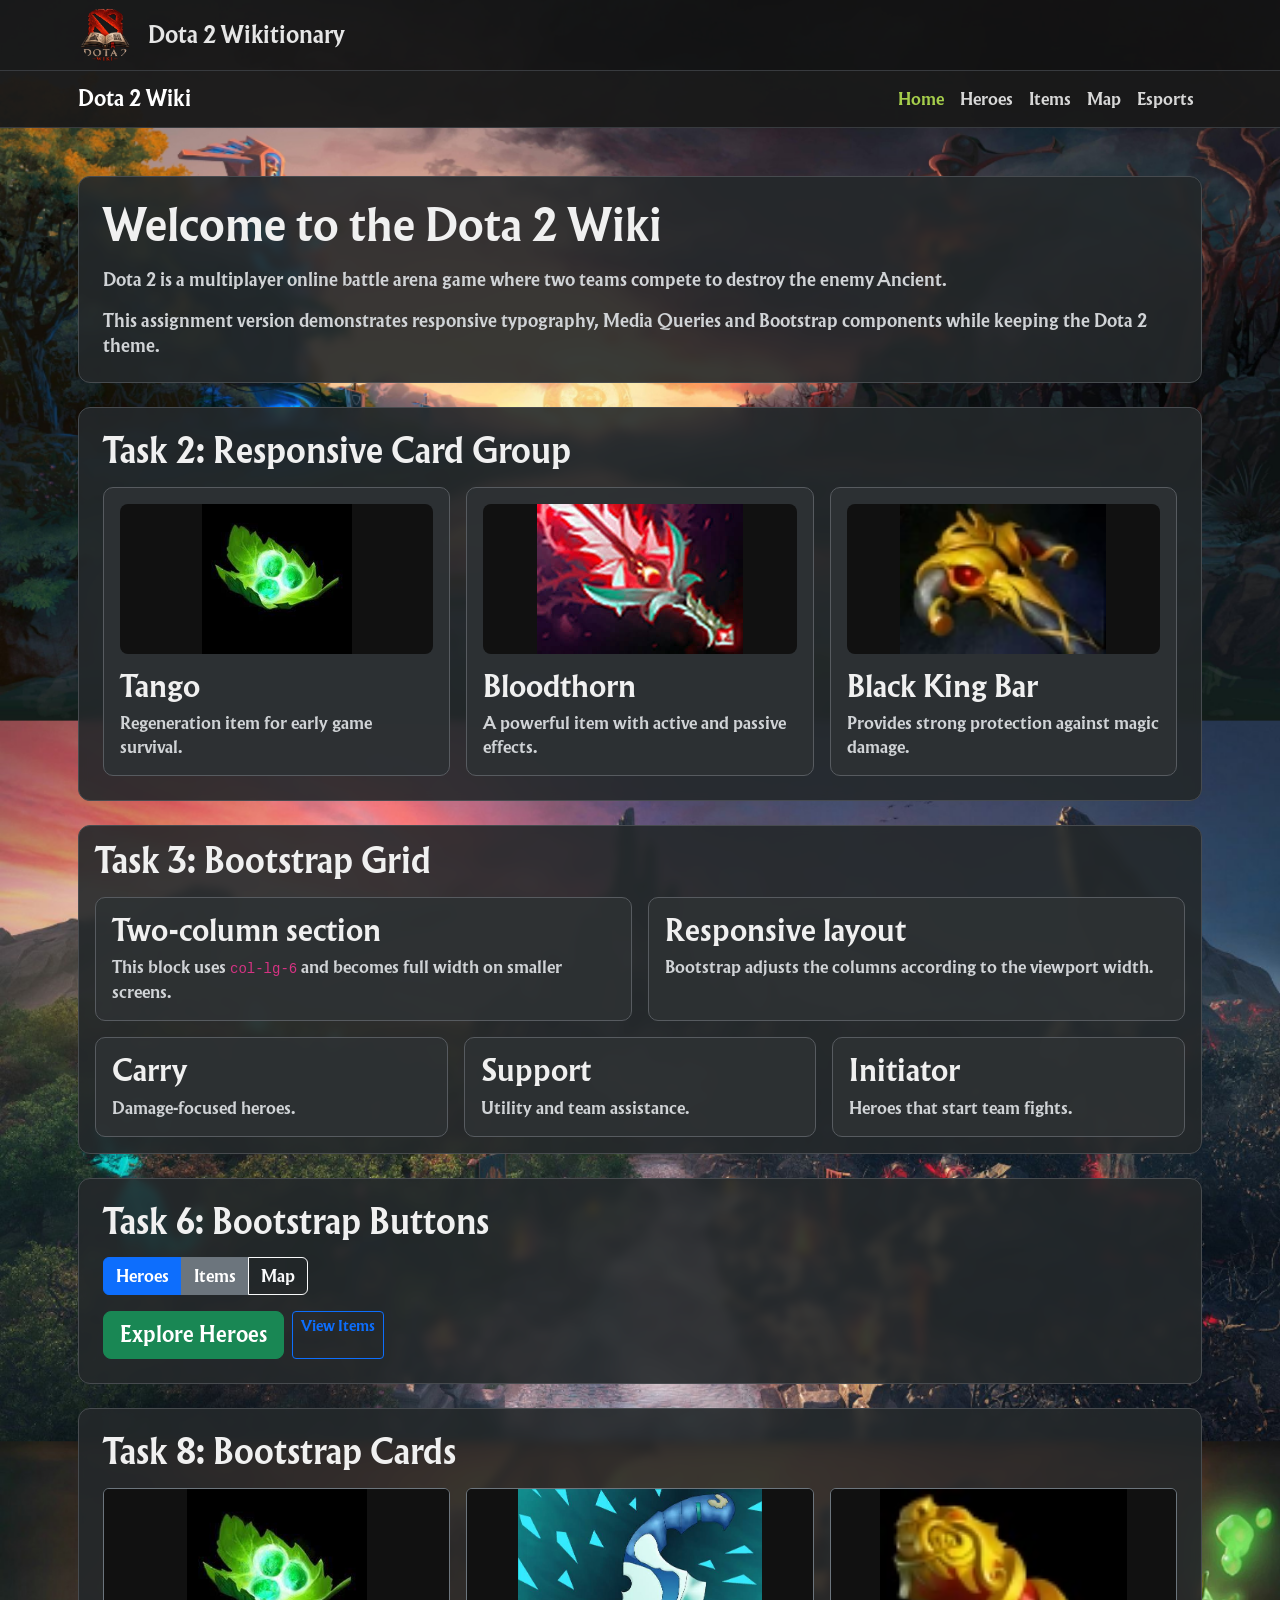
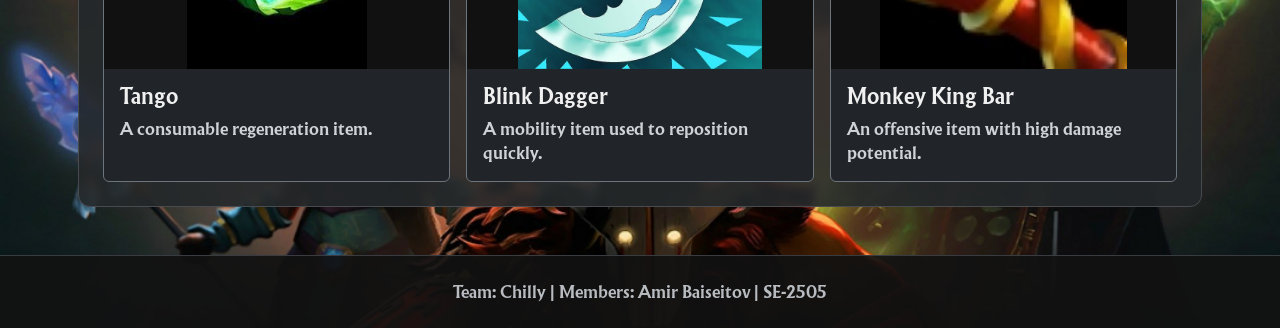
==== index.html @ 7c9b6997 "first commit" ====
<!DOCTYPE html>
<html lang="en">
<head>
    <meta charset="UTF-8">
    <meta name="viewport" content="width=device-width, initial-scale=1.0">
    <title>Dota 2 Wiki - Assignment 3</title>
    <link rel="icon" href="images/icon.png">
    <link href="https://cdn.jsdelivr.net/npm/bootstrap@5.3.3/dist/css/bootstrap.min.css" rel="stylesheet">
    <link rel="stylesheet" href="assignment3.css">
</head>
<body>
    <header class="site-header">
        <div class="container d-flex align-items-center justify-content-between py-2 px-sm-2">
            <a href="index.html" class="d-flex align-items-center text-decoration-none">
                <img src="images/icon.png" alt="Dota 2 Wiki logo" class="site-logo">
                <span class="site-title ms-3">Dota 2 Wikitionary</span>
            </a>
        </div>
    </header>

    <nav class="navbar navbar-expand-lg navbar-dark dota-navbar">
        <div class="container px-sm-2">
            <a class="navbar-brand" href="index.html">Dota 2 Wiki</a>
            <button class="navbar-toggler" type="button" data-bs-toggle="collapse" data-bs-target="#mainNav" aria-controls="mainNav" aria-expanded="false" aria-label="Toggle navigation">
                <span class="navbar-toggler-icon"></span>
            </button>
            <div class="collapse navbar-collapse" id="mainNav">
                <ul class="navbar-nav ms-auto">
                    <li class="nav-item"><a class="nav-link active" href="index.html">Home</a></li>
                    <li class="nav-item"><a class="nav-link" href="heroes.html">Heroes</a></li>
                    <li class="nav-item"><a class="nav-link" href="items.html">Items</a></li>
                    <li class="nav-item"><a class="nav-link" href="map.html">Map</a></li>
                    <li class="nav-item"><a class="nav-link" href="esports.html">Esports</a></li>
                </ul>
            </div>
        </div>
    </nav>

    <main class="container py-4 px-sm-2">
        <section class="panel p-3 p-md-4 mt-lg-4">
            <h1 class="responsive-title mb-3">Welcome to the Dota 2 Wiki</h1>
            <p class="responsive-text mb-3">Dota 2 is a multiplayer online battle arena game where two teams compete to destroy the enemy Ancient.</p>
            <p class="responsive-text mb-0">This assignment version demonstrates responsive typography, Media Queries and Bootstrap components while keeping the Dota 2 theme.</p>
        </section>

        <section class="panel p-3 p-md-4 mt-4">
            <h2 class="mb-3">Task 2: Responsive Card Group</h2>
            <div class="assignment-cards">
                <article class="custom-card">
                    <img src="images/item-icons/tango.jpg" alt="Tango item">
                    <h3>Tango</h3>
                    <p>Regeneration item for early game survival.</p>
                </article>
                <article class="custom-card">
                    <img src="images/item-icons/bloodthorn.jpg" alt="Bloodthorn item">
                    <h3>Bloodthorn</h3>
                    <p>A powerful item with active and passive effects.</p>
                </article>
                <article class="custom-card">
                    <img src="images/item-icons/black_king_bar.jpg" alt="Black King Bar item">
                    <h3>Black King Bar</h3>
                    <p>Provides strong protection against magic damage.</p>
                </article>
            </div>
        </section>

        <section class="panel mt-4">
            <div class="container-fluid px-0">
                <h2 class="mb-3 px-3 pt-3">Task 3: Bootstrap Grid</h2>
                <div class="row g-3 px-3 pb-3">
                    <div class="col-sm-12 col-lg-6">
                        <div class="grid-box h-100 p-3">
                            <h3>Two-column section</h3>
                            <p class="mb-0">This block uses <code>col-lg-6</code> and becomes full width on smaller screens.</p>
                        </div>
                    </div>
                    <div class="col-sm-12 col-lg-6">
                        <div class="grid-box h-100 p-3">
                            <h3>Responsive layout</h3>
                            <p class="mb-0">Bootstrap adjusts the columns according to the viewport width.</p>
                        </div>
                    </div>
                </div>
                <div class="row g-3 px-3 pb-3">
                    <div class="col-sm-12 col-md-4 col-lg-4">
                        <div class="grid-box h-100 p-3"><h3>Carry</h3><p class="mb-0">Damage-focused heroes.</p></div>
                    </div>
                    <div class="col-sm-12 col-md-4 col-lg-4">
                        <div class="grid-box h-100 p-3"><h3>Support</h3><p class="mb-0">Utility and team assistance.</p></div>
                    </div>
                    <div class="col-sm-12 col-md-4 col-lg-4">
                        <div class="grid-box h-100 p-3"><h3>Initiator</h3><p class="mb-0">Heroes that start team fights.</p></div>
                    </div>
                </div>
            </div>
        </section>

        <section class="panel p-3 p-md-4 mt-4">
            <h2 class="mb-3">Task 6: Bootstrap Buttons</h2>
            <div class="btn-group mb-3" role="group" aria-label="Wiki actions">
                <a href="heroes.html" class="btn btn-primary">Heroes</a>
                <a href="items.html" class="btn btn-secondary">Items</a>
                <a href="map.html" class="btn btn-outline-light">Map</a>
            </div>
            <div class="d-flex flex-wrap gap-2">
                <a href="heroes.html" class="btn btn-success btn-lg">Explore Heroes</a>
                <a href="items.html" class="btn btn-outline-primary btn-sm">View Items</a>
            </div>
        </section>

        <section class="panel p-3 p-md-4 mt-4">
            <h2 class="mb-3">Task 8: Bootstrap Cards</h2>
            <div class="row g-3">
                <div class="col-sm-12 col-md-4">
                    <article class="card h-100 bg-dark text-light border-secondary">
                        <img src="images/item-icons/tango.jpg" class="card-img-top assignment-card-image" alt="Tango">
                        <div class="card-body"><h3 class="card-title h5">Tango</h3><p class="card-text">A consumable regeneration item.</p></div>
                    </article>
                </div>
                <div class="col-sm-12 col-md-4">
                    <article class="card h-100 bg-dark text-light border-secondary">
                        <img src="images/item-icons/blink_dagger.png" class="card-img-top assignment-card-image" alt="Blink Dagger">
                        <div class="card-body"><h3 class="card-title h5">Blink Dagger</h3><p class="card-text">A mobility item used to reposition quickly.</p></div>
                    </article>
                </div>
                <div class="col-sm-12 col-md-4">
                    <article class="card h-100 bg-dark text-light border-secondary">
                        <img src="images/item-icons/Monkey_King_Bar.jpg" class="card-img-top assignment-card-image" alt="Monkey King Bar">
                        <div class="card-body"><h3 class="card-title h5">Monkey King Bar</h3><p class="card-text">An offensive item with high damage potential.</p></div>
                    </article>
                </div>
            </div>
        </section>
    </main>

    <footer class="site-footer mt-4 py-4">
        <div class="container text-center">Team: Chilly | Members: Amir Baiseitov | SE-2505</div>
    </footer>

    <script src="https://cdn.jsdelivr.net/npm/bootstrap@5.3.3/dist/js/bootstrap.bundle.min.js"></script>
</body>
</html>
---- assignment3.css ----
@font-face {
    font-family: DotaFont;
    src: url("fonts/Reaver-Bold.woff");
}

:root {
    --bg: #121212;
    --panel: rgba(36, 40, 43, 0.9);
    --panel-light: #2d3134;
    --text: #e5e5e5;
    --muted: #a0a6ad;
    --accent: #a5cd4b;
}

* {
    box-sizing: border-box;
}

body {
    margin: 0;
    min-height: 100vh;
    background: var(--bg) url("images/background/background.png") center top / cover fixed no-repeat;
    color: var(--text);
    font-family: DotaFont, Arial, sans-serif;
    line-height: 1.5;
}

.site-header,
.site-footer {
    background: rgba(18, 18, 18, 0.92);
}

.site-logo {
    width: 54px;
    height: 54px;
    border-radius: 50%;
}

.site-title {
    color: var(--text);
    font-size: 1.35rem;
}

.dota-navbar {
    background: rgba(25, 25, 25, 0.96);
    border-top: 1px solid #383b3f;
    border-bottom: 1px solid #383b3f;
}

.dota-navbar .nav-link {
    color: #d7d7d7;
}

.dota-navbar .nav-link:hover,
.dota-navbar .nav-link.active {
    color: var(--accent);
}

.panel {
    background: var(--panel);
    border: 1px solid #474b4f;
    border-radius: 12px;
    backdrop-filter: blur(4px);
}

.panel h1,
.panel h2,
.panel h3 {
    color: #f0f0f0;
}

.panel p,
.panel li {
    color: #d0d3d6;
}

.grid-box {
    height: 100%;
    background: rgba(45, 49, 52, 0.92);
    border: 1px solid #575b60;
    border-radius: 10px;
}

.assignment-cards {
    display: flex;
    gap: 1rem;
}

.custom-card {
    flex: 1 1 0;
    background: rgba(45, 49, 52, 0.95);
    border: 1px solid #575b60;
    border-radius: 10px;
    padding: 1rem;
}

.custom-card img {
    display: block;
    width: 100%;
    max-height: 150px;
    object-fit: contain;
    border-radius: 8px;
    background: #111;
}

.custom-card h3 {
    margin-top: 1rem;
}

.custom-card p {
    margin-bottom: 0;
}

.assignment-card-image {
    height: 180px;
    object-fit: contain;
    background: #111;
}

.carousel-image {
    height: 420px;
    object-fit: contain;
    background: #0d0d0d;
}

.responsive-title {
    font-size: 2.6rem;
}

.responsive-text {
    font-size: 1.05rem;
}

.site-footer {
    color: #b8bcc0;
    border-top: 1px solid #383b3f;
}

@media (max-width: 991px) {
    .responsive-title {
        font-size: 2.1rem;
    }

    .responsive-text {
        font-size: 0.98rem;
    }
}

@media (max-width: 767px) {
    .assignment-cards {
        flex-wrap: wrap;
    }

    .custom-card {
        flex: 0 0 calc(50% - 0.5rem);
    }

    .carousel-image {
        height: 300px;
    }
}

@media (max-width: 575px) {
    .responsive-title {
        font-size: 1.65rem;
    }

    .responsive-text {
        font-size: 0.9rem;
    }

    .custom-card {
        flex: 0 0 100%;
    }

    .carousel-image {
        height: 220px;
    }
}
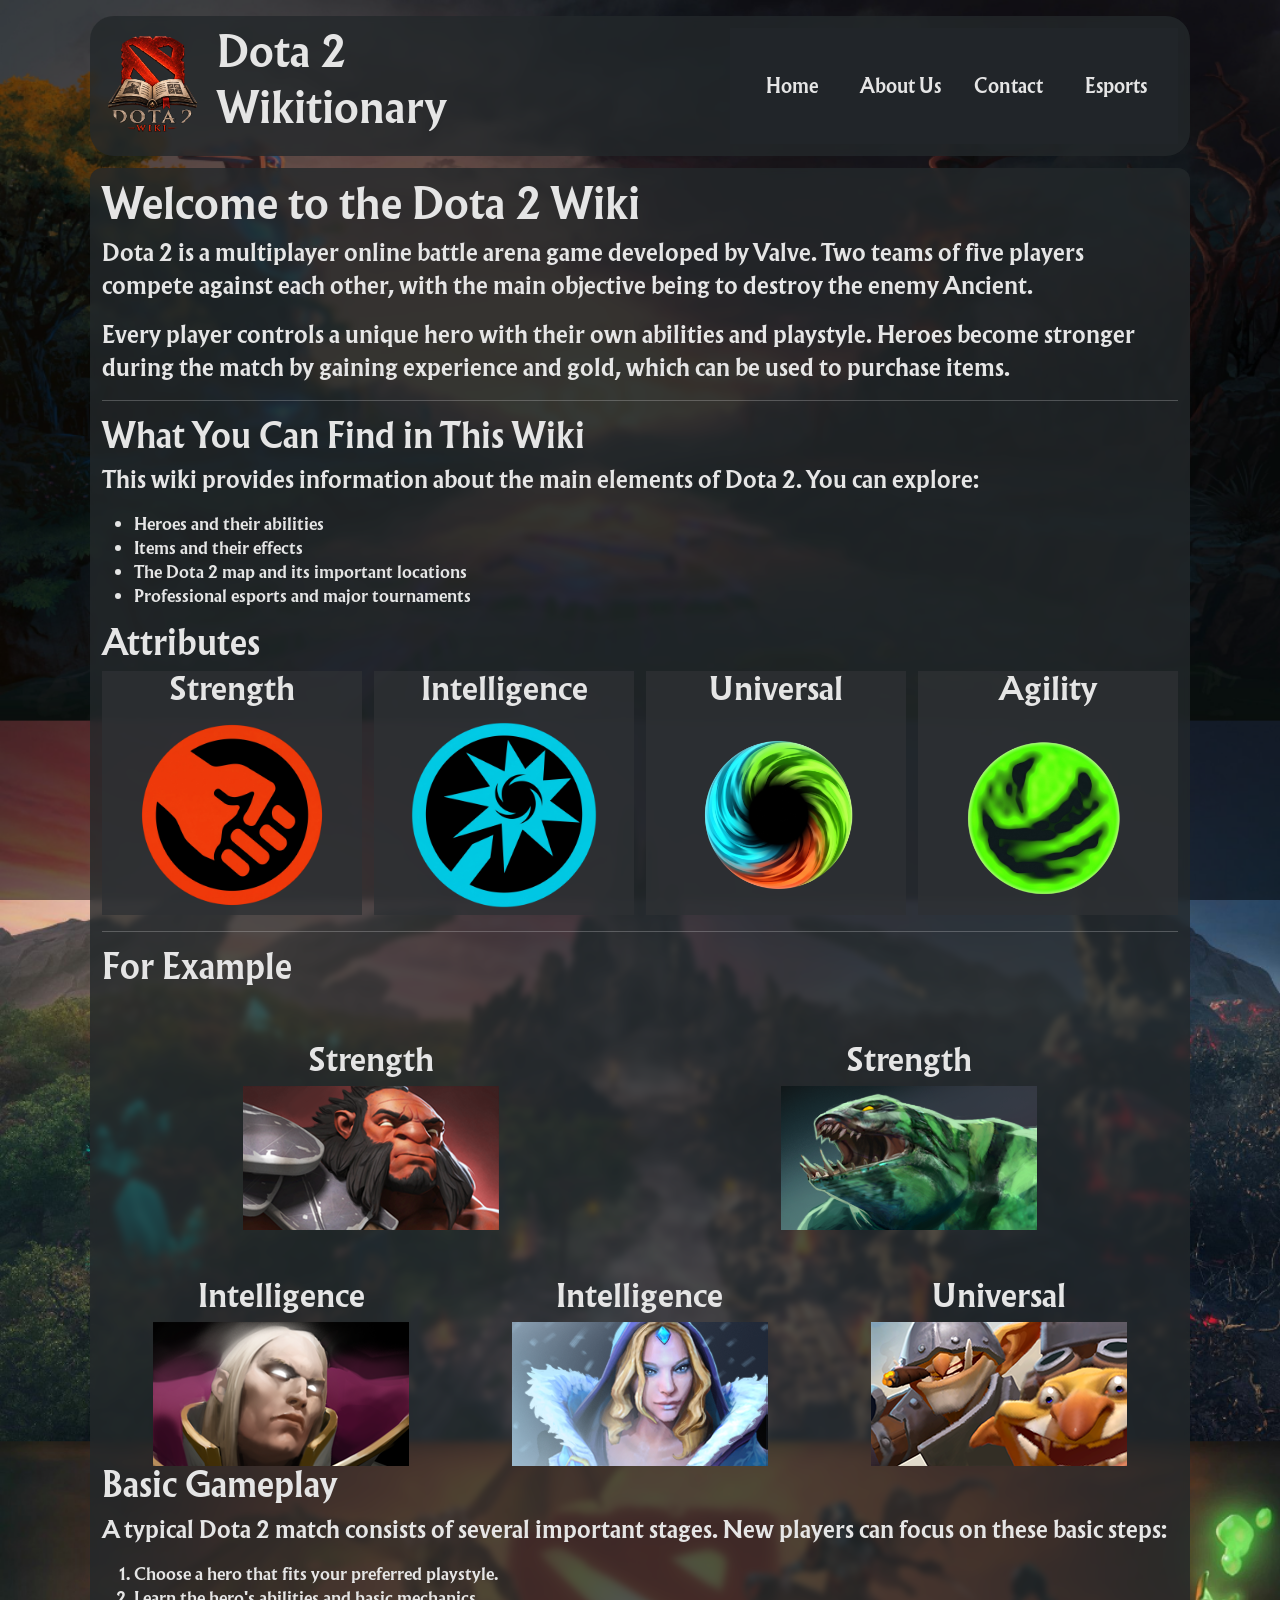
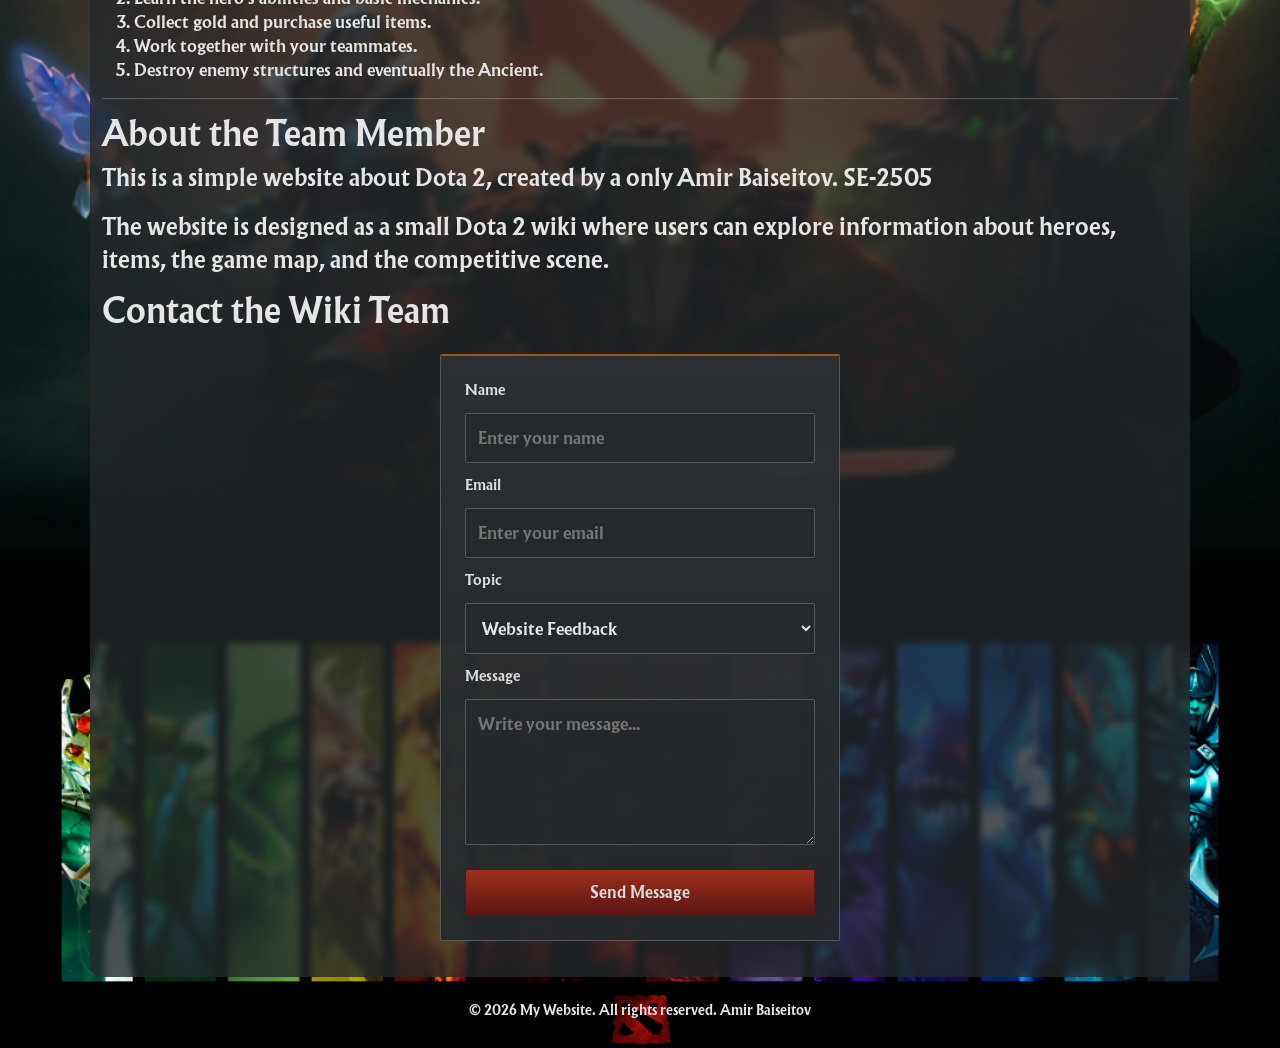
==== commit b0c9465b: "rebasig of webpage requirement 1-5" ====
--- a/index.html
+++ b/index.html
@@ -1,142 +1,207 @@
 <!DOCTYPE html>
-<html lang="en">
+<html>
 <head>
+    <!-- Created by Amir Baiseitov SE-2505 AITU Student, @Chilly_25 - Official Developer , Software Engineer and Designer of the website, https://github.com/ChillyEz -->
+     <!-- Also Tiktoker, Liker, YouTuber, Bloger, Future Influencer and Actor in movies :) -->
+    <title>My Website</title>
     <meta charset="UTF-8">
     <meta name="viewport" content="width=device-width, initial-scale=1.0">
-    <title>Dota 2 Wiki - Assignment 3</title>
+    <link href="https://cdn.jsdelivr.net/npm/bootstrap@5.3.8/dist/css/bootstrap.min.css" rel="stylesheet" integrity="sha384-sRIl4kxILFvY47J16cr9ZwB07vP4J8+LH7qKQnuqkuIAvNWLzeN8tE5YBujZqJLB" crossorigin="anonymous">
+    <link rel="stylesheet" href="styles.css">
     <link rel="icon" href="images/icon.png">
-    <link href="https://cdn.jsdelivr.net/npm/bootstrap@5.3.3/dist/css/bootstrap.min.css" rel="stylesheet">
-    <link rel="stylesheet" href="assignment3.css">
+    <script src="script.js"  type="module" defer></script>
 </head>
 <body>
-    <header class="site-header">
-        <div class="container d-flex align-items-center justify-content-between py-2 px-sm-2">
-            <a href="index.html" class="d-flex align-items-center text-decoration-none">
-                <img src="images/icon.png" alt="Dota 2 Wiki logo" class="site-logo">
-                <span class="site-title ms-3">Dota 2 Wikitionary</span>
-            </a>
-        </div>
-    </header>
-
-    <nav class="navbar navbar-expand-lg navbar-dark dota-navbar">
-        <div class="container px-sm-2">
-            <a class="navbar-brand" href="index.html">Dota 2 Wiki</a>
-            <button class="navbar-toggler" type="button" data-bs-toggle="collapse" data-bs-target="#mainNav" aria-controls="mainNav" aria-expanded="false" aria-label="Toggle navigation">
+    <div class="page-shell">
+    <header>
+            <div class="site-brand">
+                <a href="index.html">
+                    <img src="images/icon.png" alt="Logo" class="logo">
+                </a>
+                <div id="site-name">
+                    <h1>Dota 2</h1>
+                    <h1> Wikitionary</h1>
+                </div>
+            </div>
+            <nav class="navbar navbar-expand-lg bg-dark navbar-dark bootstrap-navbar">
+            <div class="container">
+
+            <button 
+                class="navbar-toggler" 
+                type="button" 
+                data-bs-toggle="collapse" 
+                data-bs-target="#navbarContent"
+                aria-controls="navbarContent"
+                aria-expanded="false"
+                aria-label="Toggle navigation">
+
                 <span class="navbar-toggler-icon"></span>
             </button>
-            <div class="collapse navbar-collapse" id="mainNav">
-                <ul class="navbar-nav ms-auto">
-                    <li class="nav-item"><a class="nav-link active" href="index.html">Home</a></li>
-                    <li class="nav-item"><a class="nav-link" href="heroes.html">Heroes</a></li>
-                    <li class="nav-item"><a class="nav-link" href="items.html">Items</a></li>
-                    <li class="nav-item"><a class="nav-link" href="map.html">Map</a></li>
-                    <li class="nav-item"><a class="nav-link" href="esports.html">Esports</a></li>
+
+                <div class="collapse navbar-collapse" id="navbarContent">
+                <ul class="navbar-nav ms-auto gap-lg-2">
+
+                    <li class="nav-item ">
+                        <a class="nav-link px-3 py-2 d-flex align-items-center justify-content-center" href="index.html">Home</a>
+                    </li>
+
+                    <li class="nav-item">
+                        <a class="nav-link px-2 py-2 d-flex align-items-center justify-content-center" href="#about-us">About Us</a>
+                    </li>
+
+                    <li class="nav-item">
+                        <a class="nav-link px-2 py-2 d-flex align-items-center justify-content-center" href="#contact-form">Contact</a>
+                    </li>
+
+                    <li class="nav-item">
+                        <a class="nav-link px-2 py-2 d-flex align-items-center justify-content-center" href="esports.html">Esports</a>
+                    </li>
+
                 </ul>
-            </div>
-        </div>
-    </nav>
-
-    <main class="container py-4 px-sm-2">
-        <section class="panel p-3 p-md-4 mt-lg-4">
-            <h1 class="responsive-title mb-3">Welcome to the Dota 2 Wiki</h1>
-            <p class="responsive-text mb-3">Dota 2 is a multiplayer online battle arena game where two teams compete to destroy the enemy Ancient.</p>
-            <p class="responsive-text mb-0">This assignment version demonstrates responsive typography, Media Queries and Bootstrap components while keeping the Dota 2 theme.</p>
-        </section>
-
-        <section class="panel p-3 p-md-4 mt-4">
-            <h2 class="mb-3">Task 2: Responsive Card Group</h2>
-            <div class="assignment-cards">
-                <article class="custom-card">
-                    <img src="images/item-icons/tango.jpg" alt="Tango item">
-                    <h3>Tango</h3>
-                    <p>Regeneration item for early game survival.</p>
-                </article>
-                <article class="custom-card">
-                    <img src="images/item-icons/bloodthorn.jpg" alt="Bloodthorn item">
-                    <h3>Bloodthorn</h3>
-                    <p>A powerful item with active and passive effects.</p>
-                </article>
-                <article class="custom-card">
-                    <img src="images/item-icons/black_king_bar.jpg" alt="Black King Bar item">
-                    <h3>Black King Bar</h3>
-                    <p>Provides strong protection against magic damage.</p>
-                </article>
-            </div>
-        </section>
-
-        <section class="panel mt-4">
-            <div class="container-fluid px-0">
-                <h2 class="mb-3 px-3 pt-3">Task 3: Bootstrap Grid</h2>
-                <div class="row g-3 px-3 pb-3">
-                    <div class="col-sm-12 col-lg-6">
-                        <div class="grid-box h-100 p-3">
-                            <h3>Two-column section</h3>
-                            <p class="mb-0">This block uses <code>col-lg-6</code> and becomes full width on smaller screens.</p>
-                        </div>
-                    </div>
-                    <div class="col-sm-12 col-lg-6">
-                        <div class="grid-box h-100 p-3">
-                            <h3>Responsive layout</h3>
-                            <p class="mb-0">Bootstrap adjusts the columns according to the viewport width.</p>
-                        </div>
-                    </div>
                 </div>
-                <div class="row g-3 px-3 pb-3">
-                    <div class="col-sm-12 col-md-4 col-lg-4">
-                        <div class="grid-box h-100 p-3"><h3>Carry</h3><p class="mb-0">Damage-focused heroes.</p></div>
-                    </div>
-                    <div class="col-sm-12 col-md-4 col-lg-4">
-                        <div class="grid-box h-100 p-3"><h3>Support</h3><p class="mb-0">Utility and team assistance.</p></div>
-                    </div>
-                    <div class="col-sm-12 col-md-4 col-lg-4">
-                        <div class="grid-box h-100 p-3"><h3>Initiator</h3><p class="mb-0">Heroes that start team fights.</p></div>
-                    </div>
-                </div>
-            </div>
-        </section>
-
-        <section class="panel p-3 p-md-4 mt-4">
-            <h2 class="mb-3">Task 6: Bootstrap Buttons</h2>
-            <div class="btn-group mb-3" role="group" aria-label="Wiki actions">
-                <a href="heroes.html" class="btn btn-primary">Heroes</a>
-                <a href="items.html" class="btn btn-secondary">Items</a>
-                <a href="map.html" class="btn btn-outline-light">Map</a>
-            </div>
-            <div class="d-flex flex-wrap gap-2">
-                <a href="heroes.html" class="btn btn-success btn-lg">Explore Heroes</a>
-                <a href="items.html" class="btn btn-outline-primary btn-sm">View Items</a>
-            </div>
-        </section>
-
-        <section class="panel p-3 p-md-4 mt-4">
-            <h2 class="mb-3">Task 8: Bootstrap Cards</h2>
-            <div class="row g-3">
-                <div class="col-sm-12 col-md-4">
-                    <article class="card h-100 bg-dark text-light border-secondary">
-                        <img src="images/item-icons/tango.jpg" class="card-img-top assignment-card-image" alt="Tango">
-                        <div class="card-body"><h3 class="card-title h5">Tango</h3><p class="card-text">A consumable regeneration item.</p></div>
-                    </article>
-                </div>
-                <div class="col-sm-12 col-md-4">
-                    <article class="card h-100 bg-dark text-light border-secondary">
-                        <img src="images/item-icons/blink_dagger.png" class="card-img-top assignment-card-image" alt="Blink Dagger">
-                        <div class="card-body"><h3 class="card-title h5">Blink Dagger</h3><p class="card-text">A mobility item used to reposition quickly.</p></div>
-                    </article>
-                </div>
-                <div class="col-sm-12 col-md-4">
-                    <article class="card h-100 bg-dark text-light border-secondary">
-                        <img src="images/item-icons/Monkey_King_Bar.jpg" class="card-img-top assignment-card-image" alt="Monkey King Bar">
-                        <div class="card-body"><h3 class="card-title h5">Monkey King Bar</h3><p class="card-text">An offensive item with high damage potential.</p></div>
-                    </article>
-                </div>
-            </div>
-        </section>
-    </main>
-
-    <footer class="site-footer mt-4 py-4">
-        <div class="container text-center">Team: Chilly | Members: Amir Baiseitov | SE-2505</div>
+
+            </div>
+        </nav>
+    </header>
+    <div class="overlay"></div>
+
+        <main>
+            <h1>Welcome to the Dota 2 Wiki</h1>
+            <p>
+                Dota 2 is a multiplayer online battle arena game developed by Valve.
+                Two teams of five players compete against each other, with the main
+                objective being to destroy the enemy Ancient.
+            </p>
+            <p>
+                Every player controls a unique hero with their own abilities and
+                playstyle. Heroes become stronger during the match by gaining
+                experience and gold, which can be used to purchase items.
+            </p>
+
+            <hr>
+
+            <h2>What You Can Find in This Wiki</h2>
+            
+            <p>
+                This wiki provides information about the main elements of Dota 2.
+                You can explore:
+            </p>
+
+            <ul>
+                <li>Heroes and their abilities</li>
+                <li>Items and their effects</li>
+                <li>The Dota 2 map and its important locations</li>
+                <li>Professional esports and major tournaments</li>
+            </ul>
+            <h2>Attributes</h2>
+            <div class="Attributes-grid">
+            <article class="Attributes-card">
+                <h3>Strength</h3>
+                <img src="heroes/web-ui/strength1.png">
+            </article>
+            <article class="Attributes-card">
+                <h3>Intelligence</h3>
+                <img src="heroes/web-ui/intelligence1.png">
+            </article>
+            <article class="Attributes-card">
+                <h3>Universal</h3>
+                <img src="heroes/web-ui/universal1.png">
+            </article>
+            <article class="Attributes-card">
+                <h3>Agility</h3>
+                <img src="heroes/web-ui/agility1.png">
+            </article>
+            </div>
+            <hr>
+            <h2>For Example</h2>
+            <div class="bootstrap-grid container">
+                <div class="row">
+            <article class="Attributes-bootstrap col-lg-6 col-md-4 col-sm-12 mt-3 mt-lg-5 px-2 px-sm-1" >
+                <h3>Strength</h3>
+                <img class="img-fluid" src="heroes/Icons/axe.jpg">
+                </article>  
+                <article class="Attributes-bootstrap col-lg-6 col-md-4 col-sm-12 mt-3 mt-lg-5 px-2 px-sm-1">
+                <h3>Strength</h3>    
+                <img class="img-fluid" src="heroes/Icons/tidehunter.jpg">        
+            </article>
+            <article class="Attributes-bootstrap col-lg-4 col-md-4 col-sm-12 mt-3 mt-lg-5 px-2 px-sm-1">
+                <h3>Intelligence</h3>
+                <img class="img-fluid" src="heroes/Icons/invoker.jpg">
+            </article>
+            <article class="Attributes-bootstrap col-lg-4 col-md-6 col-sm-12 mt-3 mt-lg-5 px-2 px-sm-1">
+                <h3>Intelligence</h3>
+                <img class="img-fluid" src="heroes/Icons/crystal_maiden.jpg">
+            </article>
+            <article class="Attributes-bootstrap col-lg-4 col-md-6 col-sm-12 mt-3 mt-lg-5 px-2 px-sm-1">
+                <h3>Universal</h3>
+                <img  class="img-fluid" src="heroes/Icons/techies.jpg">
+            </article>
+            </div>
+            </div>
+            
+            <h2>Basic Gameplay</h2>
+
+            <p>
+                A typical Dota 2 match consists of several important stages. New
+                players can focus on these basic steps:
+            </p>
+            
+            <ol>
+                <li>Choose a hero that fits your preferred playstyle.</li>
+                <li>Learn the hero's abilities and basic mechanics.</li>
+                <li>Collect gold and purchase useful items.</li>
+                <li>Work together with your teammates.</li>
+                <li>Destroy enemy structures and eventually the Ancient.</li>
+            </ol>
+
+            <hr>
+
+            <h2 id="about-us">About the Team Member</h2>
+            <p>This is a simple website about Dota 2, created by a only Amir Baiseitov. SE-2505</p>
+            <p>
+                The website is designed as a small Dota 2 wiki where users can
+                explore information about heroes, items, the game map, and the
+                competitive scene.
+            </p>
+
+            <h2>Contact the Wiki Team</h2>
+
+            <form class="contact-form" id="contact-form">
+
+                <label for="name">Name</label>
+                <input type="text" id="name" name="name" placeholder="Enter your name">
+
+                <label for="email">Email</label>
+                <input type="email" id="email" name="email" placeholder="Enter your email">
+
+                <label for="topic">Topic</label>
+                <select id="topic" name="topic">
+                    <option value="feedback">Website Feedback</option>
+                    <option value="heroes">Hero Information</option>
+                    <option value="items">Item Information</option>
+                    <option value="map">Map Information</option>
+                    <option value="other">Other</option>
+                </select>
+
+                <label for="message">Message</label>
+                <textarea
+                    id="message"
+                    name="message"
+                    placeholder="Write your message..."
+                    rows="5"></textarea>
+
+                <button type="submit">Send Message</button>
+
+            </form>
+
+
+        </main>
+
+
+    <footer>
+        <p>&copy; 2026 My Website. All rights reserved. Amir Baiseitov</p>
     </footer>
-
-    <script src="https://cdn.jsdelivr.net/npm/bootstrap@5.3.3/dist/js/bootstrap.bundle.min.js"></script>
+    </div>  
+<script src="https://cdn.jsdelivr.net/npm/bootstrap@5.3.8/dist/js/bootstrap.bundle.min.js"></script>
 </body>
 </html>
--- a/styles.css
+++ b/styles.css
@@ -0,0 +1,883 @@
+@font-face {
+    font-family: "DotaFont";
+    src: url("fonts/Reaver-Bold.woff");
+}
+
+@font-face {
+    font-family: "DotaFont2";
+    src: url("fonts/Reaver-SemiBold.woff");
+}
+
+:root {
+    --primary-color: #e5e5e5 !important; 
+    --secondary-color: #121212 !important;
+    --font-family: "DotaFont", sans-serif;
+    --font-family-2: "DotaFont2", sans-serif;
+    --container-max-width: 1100px;
+    --background: url(images/background/background.png);
+    --block-background: url(images/seamless-pattern-carbon-weave-texture-260nw-1229331478.png);
+    
+    /* Backgrounds */
+    --color-background-main: 25, 25, 25;
+    --color-background-panel: 36, 40, 43;
+    --color-background-panel-light: 45, 49, 52;
+
+    /* Borders */
+    --color-border-dark: 18, 20, 22;
+    --color-border: 85, 87, 89;
+
+    /* Dota accents */
+    --color-accent-red: 157, 48, 29;
+    --color-accent-red-dark: 93, 20, 18;
+    --color-accent-green: 41, 76, 14;
+    --color-accent-blue: 46, 75, 96;
+    --color-accent-gold: 155, 87, 29;
+
+    /* --------------TEST SITE TEXT------------  */
+
+    --color-text-main: 220, 220, 220;
+    --color-text-secondary: 145, 150, 160;
+    --color-text-muted: 100, 110, 120;
+
+    --color-text-green: 165, 205, 75;
+    --color-text-blue: 80, 175, 230;
+    --color-text-gold: 210, 160, 55;
+
+
+
+
+
+
+    /* ---------------------------------------- */
+
+    /* -----------TEST ITEM GRID----------- */
+
+    /* Primary TEXT */
+    --color-text-primary: 220, 220, 220;
+
+    /*  Secondary TEXT */
+    --color-text-secondary: 145, 150, 160;
+
+    /* muted TEXT */
+    --color-text-muted: 105, 110, 120;
+
+    /* Values of attributes */
+    --color-value: 225, 225, 225;
+
+    /* Gold / cost */
+    --color-gold: 210, 150, 45;
+
+    /* active ability background */
+    --color-active-background: 55, 55, 105;
+
+    /* text of active ability */
+    --color-active-text: 210, 210, 225;
+
+    /* active ability accent */
+    --color-active-accent: 45, 170, 210;
+
+    /* passive ability background */
+    --color-passive-background: 45, 48, 50;
+
+    /* passive ability text */
+    --color-passive-text: 215, 215, 215;
+
+    /* accent passive ability */
+    --color-passive-accent: 70, 150, 35;
+
+    /* Lore */
+    --color-lore: 145, 145, 145;
+
+    /* Close button */
+    --color-close: 190, 190, 190;
+
+    /* Close button hover */
+    --color-close-hover: 230, 80, 65;
+
+    /* ---------------------------------------- */
+
+    /* Spaces, padding, margin etc */
+    --radius: 12px;
+    --radius-x2: 24px;
+    --space-1: 8px;
+    --space-2: 12px;
+    --space-3: 16px;
+    --space-4: 24px;
+}
+
+.page-shell {
+    display: grid;
+    grid-template-rows: auto 1fr auto;
+    grid-template-columns: 1fr;
+    grid-template-areas: 
+        "header"
+        "main"
+        "footer";
+    gap: var(--space-2);
+    width: calc(100% - 3rem);
+    max-width: var(--container-max-width);
+    min-width: 0;
+    margin: 1rem auto;
+}
+
+* {
+  box-sizing: border-box;
+}
+
+
+header {
+    display: flex;
+    align-items: flex-start;
+    grid-area: header;
+
+    background-color: rgba(var(--color-background-panel), 0.8);
+    padding: var(--space-2);
+    gap: var(--space-3);
+
+    border-radius: var(--radius-x2);
+    backdrop-filter: blur(3px);
+}
+
+.site-brand {
+    display: flex;
+    align-items: center;
+    min-width: 0;
+    flex: 1 1 auto;
+}
+
+#site-name {
+    flex: 1 1 0;
+    min-width: 0;
+    margin: 0;
+    white-space: normal;
+    overflow-wrap: break-word;
+}
+
+header a {
+    display: inline-block;
+    width: 100px;
+    height: 100px;
+}
+
+
+a img.logo {
+    width: 100px;
+    height: 100px;
+    border-radius: 50%;
+}
+
+
+
+.navbar a{
+    color : #e5e5e5;
+    text-align: center;
+    font-size: large;
+    padding-block: 10px;
+    text-decoration: none;
+}
+
+.navbar a:hover {
+    transition: scale 0.3s ease-in-out;
+    box-shadow: 0 0 10px rgb(var(--color-text-green));
+    scale: 1.05;
+    color: rgb(var(--color-text-green), 0.75);    
+}
+
+
+aside {
+    display: none !important; 
+    text-align: center;
+    position: sticky;
+    width: 220px;
+    grid-area: aside;
+    margin-right: var(--space-2);
+    padding: var(--space-2);
+    top: 16px;
+    background-color: rgba(var(--color-background-panel), 0.8);
+    border-radius: var(--radius);
+    backdrop-filter: blur(3px);
+}
+/* 
+@media (max-width: 768px) {
+  .page-shell {
+    grid-template-columns: 1ft;
+  }
+   */
+ 
+/* }
+
+@media (max-width: 768px) {
+  aside {
+    width: 110px;
+    margin-right: var(--space-1);
+  }
+  }
+   */
+
+aside::before {
+    content:"";
+    position: absolute;
+    display: block;
+    inset: 0;
+    z-index: -1;
+}
+
+aside a {
+    margin-top: 0;
+    font-family: var(--font-family-2);
+    border-radius: 5px;
+}
+
+
+main {
+    grid-area: main;
+    padding: var(--space-2);
+    position: relative;
+    background-color: rgba(var(--color-background-panel), 0.8);
+    backdrop-filter: blur(3px);
+    border-radius: var(--radius);
+    min-width: 0;
+}
+
+body { 
+    background-color: #121212;
+    color: #e5e5e5;
+    background-image: var(--background);
+    background-size: cover;
+    background-position: center top;
+    font-family: var(--font-family);
+    margin: 0;
+    line-height: 1.5;
+    
+}
+
+.overlay {
+    position: fixed;
+    top: 0;
+    left: 0;
+    width: 100%;
+    height: 100%;
+    background-color: rgba(0, 0, 0, 0.5);
+    z-index: -1;
+}
+
+footer {
+    grid-area: footer;
+    text-align: center;
+}
+footer p {
+    margin: 0;
+    padding: var(--space-2);
+    font-size: small;
+    font-weight: small;
+}
+
+#dota2-map {
+    max-width: 100%;
+    display: block;
+    height: auto;
+}
+.map-container {
+    position: relative;
+    width: 100%;
+    max-width: 800px;
+    margin: 0 auto;
+}
+
+
+.hero-grid {
+    display: grid;
+    grid-template-columns: repeat(auto-fit, minmax(150px, 1fr));
+    gap: var(--space-3);
+    padding: var(--space-2);
+}
+
+.esports-table {
+    width: 100%;
+    border-collapse: collapse;
+}
+
+td, th {
+    border: 1px solid rgb(var(--color-border));
+    margin-top: 20px;
+    text-align: center;
+    transition: all 0.3s ease-in-out;
+}
+
+tr {
+    border: 1px solid rgb(var(--color-border));
+    margin-top: 20px;
+    text-align: center;
+    transition: all 0.3s ease-in-out;
+}
+
+tr:hover {
+    scale: 1.05;    
+    background-color: rgba(92, 245, 54, 0.678);
+    background-blend-mode:difference;
+    box-shadow: 0 0 15px var(--color-accent-green);
+}
+
+/* td:hover ,th:hover{
+    scale: 1.05;
+    background-color: rgba(255, 69, 0, 0.60);
+    background-blend-mode:difference;
+    box-shadow: 0 0 10px #2bff00
+} */
+
+.item-grid {
+    gap: var(--space-3);
+    padding: var(--space-2);
+    display: flex;
+    align-items: stretch;
+    flex-wrap: wrap;
+    overflow: visible;
+}
+
+.item-card {
+    width: 180px;
+    min-height: 320px;
+    background-color: rgb(var(--color-background-panel));
+    border : 1px solid rgb(var(--color-border-dark));
+    padding: var(--space-2);
+    text-align: center;
+    transition: transform 0.2s ease, box-shadow 0.2s ease;
+    position: relative;
+    z-index: 1;
+}
+
+.item-name {
+    min-height: 54px;
+    margin: 0;
+    display: flex;
+    align-items: center;
+    justify-content: center;
+    color: rgb(var(--color-text-primary));
+}
+
+.item-image {
+    margin: var(--space-2) 0;
+}
+
+.item-image img {
+    width: 96px;
+    height: 96px;
+    object-fit: cover;
+    display: block;
+    margin: 0 auto;
+    border: 1px solid rgb(var(--color-border));
+}
+
+.item-card:hover {
+    transform: translateY(-4px);
+    background-color: rgb(var(--color-background-panel-light));
+    box-shadow: 0 5px 15px rgba(0, 0, 0, 0.6);  
+}
+
+.item-discription {
+    visibility: hidden;
+    position: absolute;
+    font-size: small;
+    transition: opacity 0.3s ease-in-out;
+    display: flex;
+}
+
+.item-card:hover .item-discription {
+        font-family: var(--font-family-2);
+        font-size: 13px;
+        visibility: visible;
+        color: rgb(var(--color-text-secondary));
+}
+
+.item-basic{
+    height: 100%;
+    display: flex;
+    flex-direction: column;
+}
+
+.item-description{
+    color: rgb(var(--color-text-secondary));
+}
+
+.item-button {
+    margin-top: auto;
+    padding: 8px 14px;
+    font-family: var(--font-family-2);
+    font-size: 13px;
+    color: rgb(var(--color-text-main));
+    background:linear-gradient(rgb(var(--color-accent-red)),rgb(var(--color-accent-red-dark)));
+    border: 1px solid rgb(var(--color-accent-red-dark));
+    border-radius: 2px;
+    cursor: pointer;
+    transition: background 0.2s ease;
+}
+
+.item-button:hover {
+    background: rgb(var(--color-accent-red));
+}
+
+.item-details {
+    position: absolute;
+    left: 0;
+    top: calc(100% + 10px);
+    width: 330px;
+    padding: var(--space-2);
+    background:linear-gradient(rgba(var(--color-background-panel-light), 0.98),rgba(var(--color-background-main), 0.98));
+    border: 1px solid rgb(var(--color-border-dark));
+    border-left: 3px solid rgb(var(--color-accent-gold));
+    box-shadow:0 8px 25px rgba(0, 0, 0, 0.75);
+    text-align: left;
+    display: none;
+}
+
+.item-card.details-open {
+    z-index: 1000;
+}
+
+.item-card.details-open .item-details {
+    z-index: 1000;
+    display: block;
+    margin-bottom: 350px;
+}
+
+.item-details-header {
+    display: flex;
+    justify-content: space-between;
+    align-items: center;
+    padding-bottom: var(--space-1);
+    border-bottom: 1px solid rgb(var(--color-border));
+}
+
+.item-details-header h3 {
+    margin: 0;
+    font-size: 18px;
+}
+
+.item-cost {
+    display: flex;
+    margin-top: 4px;
+    color: rgb(var(--color-gold));
+    font-weight: bold;
+    align-items: center;
+}
+
+.item-cost img{
+    width: 24px;
+    height: 24px;
+    object-fit: contain;
+}
+
+.stat-name {
+    color: rgb(var(--color-text-secondary));
+}
+
+.stat-value{
+    color: rgb(var(--color-value));
+}
+
+.close-item {
+    width: 25px;
+    height: 25px;
+    padding: 0;
+    color: rgb(var(--color-text-secondary));
+    background: transparent;
+    border: none;
+    font-size: 20px;
+    cursor: pointer;
+}
+
+.close-item:hover {
+    color: rgb(var(--color-accent-red));
+}
+
+.close-item {
+    width: 25px;
+    height: 25px;
+    padding: 0;
+    color: rgb(var(--color-text-secondary));
+    background: transparent;
+    border: none;
+    font-size: 20px;
+    cursor: pointer;
+}
+
+.close-item:hover {
+    color: rgb(var(--color-accent-red));
+}
+
+.item-stats {
+    padding: var(--space-2) 0;
+}
+
+.item-stats p {
+    margin: 2px 0;
+    color: rgb(var(--color-text-main));
+    font-family: var(--font-family-2);
+    font-size: 14px;
+}
+
+.item-ability {
+    margin-top: var(--space-2);
+    padding: var(--space-2);
+    background-color:rgba(var(--color-background-panel-light), 0.8);
+    border-left: 3px solid rgb(var(--color-accent-blue));
+}
+
+.item-ability h4 {
+    margin: 0 0 var(--space-1);
+    color: rgb(var(--color-text-main));
+    font-size: 14px;
+}
+
+.item-ability p {
+    margin: var(--space-1) 0;
+    color: rgb(var(--color-text-secondary));
+    font-family: var(--font-family-2);
+    font-size: 13px;
+}
+
+.item-ability {
+    margin-top: var(--space-2);
+    padding: var(--space-2);
+    background-color:rgba(var(--color-background-panel-light), 0.8);
+    border-left: 3px solid rgb(var(--color-accent-blue));
+}
+
+.item-ability h4 {
+    margin: 0 0 var(--space-1);
+    color: rgb(var(--color-text-main));
+    font-size: 14px;
+}
+
+.item-ability p {
+    margin: var(--space-1) 0;
+    color: rgb(var(--color-text-secondary));
+    font-family: var(--font-family-2);
+    font-size: 13px;
+}
+
+/* Active ability */
+.active-ability {
+    background-color: rgb(var(--color-active-background));
+    border-left: 3px solid rgb(var(--color-active-accent));
+}
+
+.active-ability h4 {
+    color: rgb(var(--color-active-text));
+}
+
+.active-ability p {
+    color: rgb(var(--color-text-secondary));
+}
+
+.active-ability p strong{
+    color: rgb(var(--color-text-primary));
+}
+
+/* PASSIVE */
+.passive-ability {
+    background-color: rgb(var(--color-passive-background));
+    border-left: 3px solid rgb(var(--color-passive-accent));
+}
+
+.passive-ability h4 {
+    color: rgb(var(--color-passive-text));
+}
+
+.passive-ability p {
+    color: rgb(var(--color-text-secondary));
+}
+
+.passive-ability p strong{
+    color: rgb(var(--color-passive-text));
+}
+.item-lore {
+    margin-top: var(--space-3);
+    padding: var(--space-2);
+    color: rgb(var(--color-lore));
+    font-family: var(--font-family-2);
+    font-size: 12px;
+    font-style: italic;
+    border-top: 1px solid rgb(var(--color-border-dark));
+}
+
+
+
+
+
+
+.contact-form {
+    display: flex;
+    flex-direction: column;
+    gap: var(--space-2);
+    max-width: 400px;
+    margin: var(--space-4) auto;
+    padding: var(--space-4);
+    background: linear-gradient(rgba(var(--color-background-panel-light), 0.92), rgba(var(--color-background-panel), 0.92));
+    border: 1px solid rgb(var(--color-border));
+    border-top: 2px solid rgb(var(--color-accent-gold));
+    border-radius: 2px;
+}
+
+.contact-form input, .contact-form select, .contact-form textarea {
+    padding: var(--space-2);
+    border: 1px solid rgb(var(--color-border));
+    border-radius: 2px;
+    background-color: rgba(var(--color-background-panel), 0.8);
+    color: var(--primary-color);
+}
+
+.contact-form button {
+    margin-top: var(--space-2);
+    padding: 11px 20px;
+    font-size: 15px;
+    color: rgb(var(--color-text-main));
+    background:linear-gradient(rgb(var(--color-accent-red)),rgb(var(--color-accent-red-dark)));
+    border: 1px solid rgb(var(--color-accent-red-dark));
+    border-radius: 2px;
+    cursor: pointer;
+    transition: background-color 0.2s, transform 0.1s;
+}
+
+.contact-form input:focus,
+.contact-form select:focus,
+.contact-form textarea:focus {
+    background-color: rgba(var(--color-background-panel-light), 0.95);
+    border-color: rgb(var(--color-accent-red));
+}
+
+
+.contact-form button:hover {
+    background: linear-gradient(rgb(var(--color-accent-red)),rgb(var(--color-accent-red)));
+}
+
+.contact-form button:active {
+    transform: translateY(1px);
+}
+
+.contact-form label {
+    font-size: 14px;
+    color: rgb(var(--color-text-main));
+}
+
+
+-------
+.attribute-title {
+    display: flex;
+    align-items: center;
+    gap: 10px;
+}
+
+.attribute-title img {
+    width: 30px;
+    height: 30px;
+    object-fit: contain;
+}
+    
+.hero-gallery {
+    display: grid;
+    grid-template-columns: repeat(auto-fill, minmax(150px, 1fr));
+    gap: var(--space-3);
+    padding: var(--space-2);
+}
+
+.hero-card {
+    width: auto;
+    box-sizing: border-box;
+    background-color: rgb(var(--color-background-panel));
+    border: 1px solid rgb(var(--color-border-dark));
+    transition: transform 0.2s ease, box-shadow 0.2s ease;
+}
+
+.hero-card img {
+    width: 100%;
+    height: auto;
+    aspect-ratio: 16 / 9;
+    object-fit: contain;
+}
+
+.hero-card h4 {
+    margin: 0;
+    padding: 8px;
+    text-align: center;
+    color: rgb(var(--color-text-main));
+}
+
+.hero-card:hover {
+    transform: translateY(-4px);
+    box-shadow: 0 6px 15px rgba(0, 0, 0, 0.6);
+}
+
+.hero-caption {
+    position: absolute;
+    left: 0;
+    right: 0;
+    bottom: 0;
+    padding: 8px;
+    text-align: center;
+    background-color: rgba(0, 0, 0, 0.8);
+    color: rgb(var(--color-text-main));
+    opacity: 0;
+    transition: opacity 0.2s ease;
+}
+
+.hero-card:hover .hero-caption {
+    opacity: 1;
+}
+
+.hero-filters {
+    display: flex;
+    align-items: center;
+    gap: 10px;
+    margin: 20px 0;
+    padding: 12px;
+    background: rgba(25, 25, 25, 0.95);
+    border: 1px solid rgb(var(--color-border));
+    border-left: 3px solid rgb(var(--color-accent-red));
+    box-shadow: 0 4px 12px rgba(0, 0, 0, 0.5);
+}
+
+#hero-search {
+    width: 280px;
+    height: 38px;
+
+    box-sizing: border-box;
+    padding: 0 12px;
+
+    background-color: rgb(var(--color-background-panel));
+    color: rgb(var(--color-text-main));
+
+    border: 1px solid rgb(var(--color-border));
+    outline: none;
+
+    font-family: var(--font-family);
+    font-size: 14px;
+
+    transition: border-color 0.2s ease, box-shadow 0.2s ease;
+}
+
+#hero-search::placeholder {
+    color: rgb(var(--color-text-muted));
+}
+
+#hero-search:focus {
+    border-color: rgb(var(--color-accent-gold));
+    box-shadow: 0 0 6px rgba(var(--color-accent-gold), 0.35);
+}
+
+.hero-filters input {
+    min-width: 0;
+}
+.hero-filters select {
+    height: 38px;
+    min-width: 0;
+    padding: 0 32px 0 12px;
+
+    background-color: rgb(var(--color-background-panel));
+    color: rgb(var(--color-text-main));
+
+    border: 1px solid rgb(var(--color-border));
+
+    font-family: var(--font-family);
+    font-size: 14px;
+
+    cursor: pointer;
+    outline: none;
+
+    transition: border-color 0.2s ease, box-shadow 0.2s ease;
+}
+
+.hero-filters select:hover {
+    border-color: rgb(var(--color-accent-red));
+}
+
+.hero-filters select:focus {
+    border-color: rgb(var(--color-accent-gold));
+    box-shadow: 0 0 6px rgba(var(--color-accent-gold), 0.35);
+}
+
+main p {
+    font-size: 22px !important;
+}
+
+@media (max-width: 992px) {
+    main p {
+        font-size: 16px !important;
+    }
+}
+
+@media (max-width: 768px) {
+    main p {
+        font-size: 14px !important;
+    }
+}
+
+main h3{
+    font-size: 30px;
+    text-align: center;
+}
+
+.Attributes-grid{
+    display: flex;
+    gap: var(--space-2);
+    flex-wrap: wrap;
+}
+
+@media (max-width: 576px    ) {
+    .Attributes-grid{
+        flex-direction: column;
+    }
+    main article{
+        height: 200px;
+    }
+}
+
+@media (max-width:1280px){
+.Attributes-card{
+    background: rgba(var(--color-background-panel-light),0.8);
+    flex: 1;
+    
+}
+}
+@media (max-width: 768px){
+.Attributes-card{
+    background: rgba(var(--color-background-panel-light),0.8);
+    flex: 1;
+
+}
+}
+@media (max-width:480px){
+
+.Attributes-card{
+    background: rgba(var(--color-background-panel-light),0.8);
+    flex-direction: column;
+    
+}
+}
+main article {
+    display: flex;
+    flex-direction: column;
+    align-items: center;
+    text-align: center;
+}
+main article img {
+    height: 200px;
+    object-fit: contain;
+    align-self: center;
+}
+
+.site-brand {
+    display: flex;
+    align-items: center;
+    gap: 15px;
+    flex-shrink: 0;
+}
+
+.logo-image {
+    width: 60px;
+    height: 60px;
+}
+
+.site-title {
+    margin: 0;  
+}
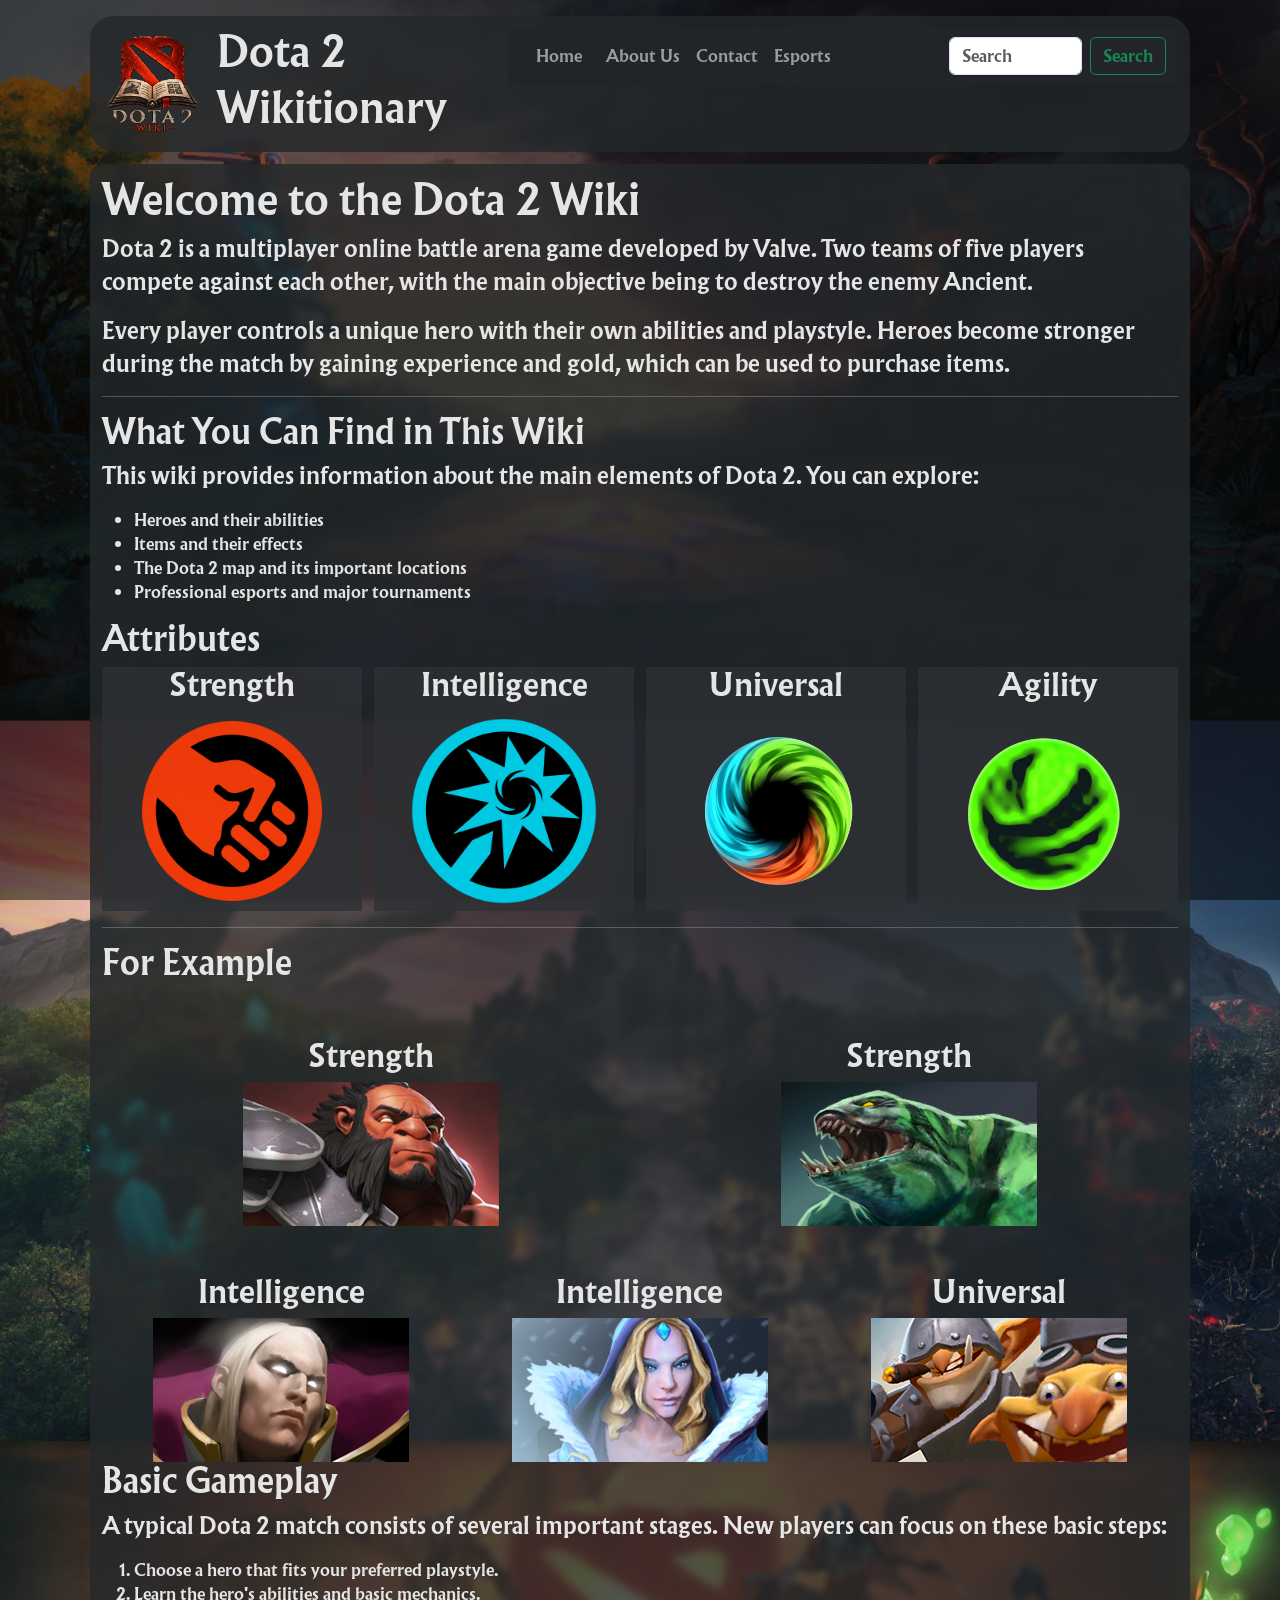
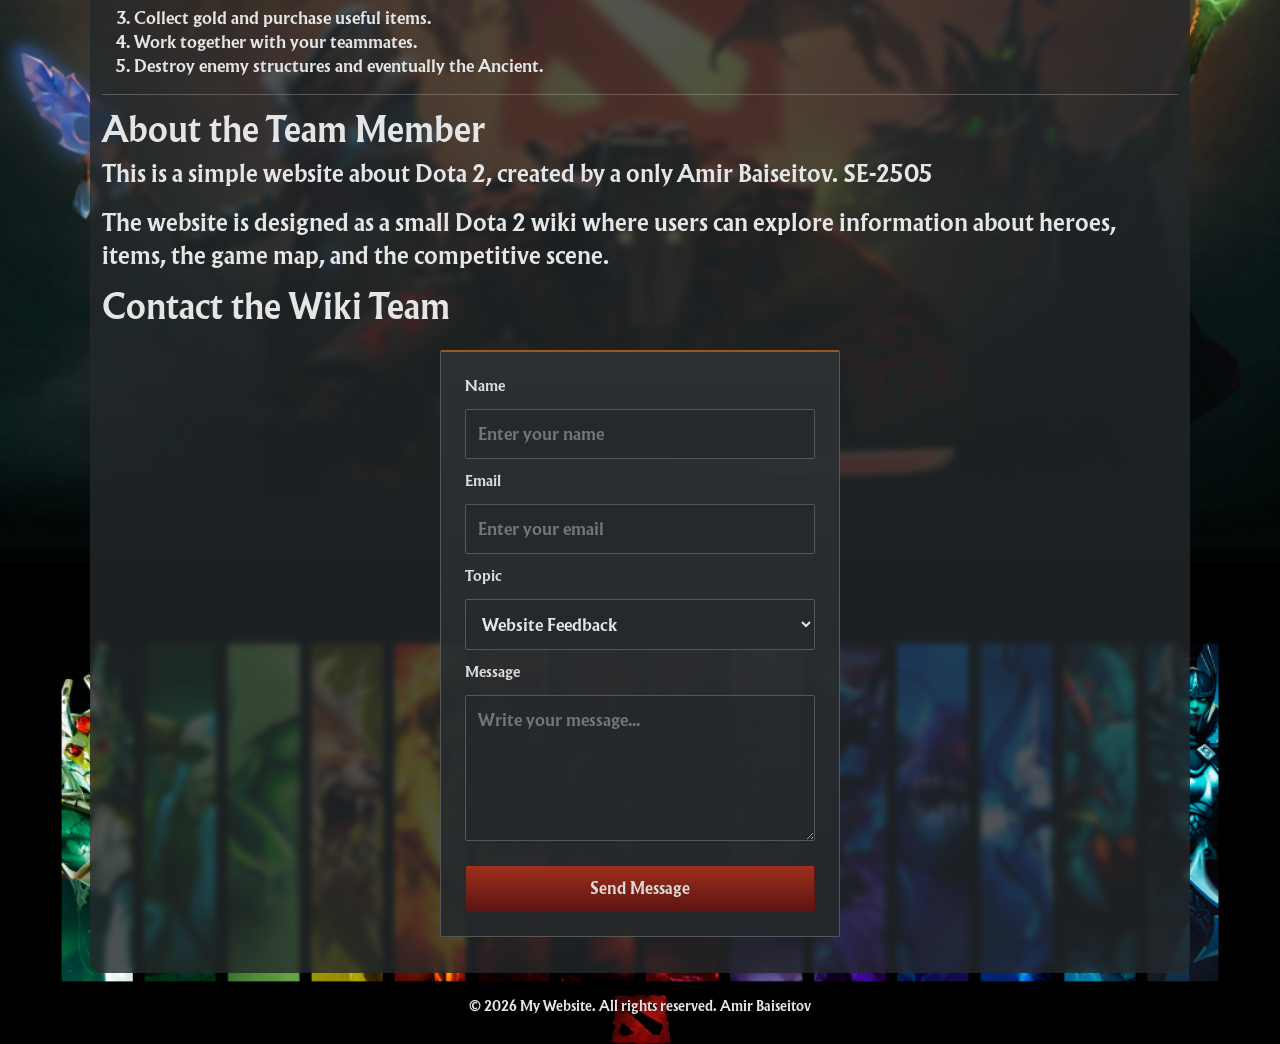
==== commit 12867a86: "triyng to fix git bug" ====
--- a/index.html
+++ b/index.html
@@ -9,7 +9,7 @@
     <link href="https://cdn.jsdelivr.net/npm/bootstrap@5.3.8/dist/css/bootstrap.min.css" rel="stylesheet" integrity="sha384-sRIl4kxILFvY47J16cr9ZwB07vP4J8+LH7qKQnuqkuIAvNWLzeN8tE5YBujZqJLB" crossorigin="anonymous">
     <link rel="stylesheet" href="styles.css">
     <link rel="icon" href="images/icon.png">
-    <script src="script.js"  type="module" defer></script>
+    <script src="script.js defer"  type="module" defer></script>
 </head>
 <body>
     <div class="page-shell">
@@ -23,11 +23,12 @@
                     <h1> Wikitionary</h1>
                 </div>
             </div>
-            <nav class="navbar navbar-expand-lg bg-dark navbar-dark bootstrap-navbar">
+            <nav class="navbar navbar-expand-lg bg-dark navbar-dark bootstrap-navbar ">
             <div class="container">
+                
 
             <button 
-                class="navbar-toggler" 
+                class="navbar-toggler ms-auto" 
                 type="button" 
                 data-bs-toggle="collapse" 
                 data-bs-target="#navbarContent"
@@ -38,10 +39,10 @@
                 <span class="navbar-toggler-icon"></span>
             </button>
 
-                <div class="collapse navbar-collapse" id="navbarContent">
-                <ul class="navbar-nav ms-auto gap-lg-2">
-
-                    <li class="nav-item ">
+                <div class="collapse navbar-collapse justify-content-end" id="navbarContent">
+                <ul class="navbar-nav mb-lg-0 w-100 align-items-end">
+
+                    <li class="nav-item">
                         <a class="nav-link px-3 py-2 d-flex align-items-center justify-content-center" href="index.html">Home</a>
                     </li>
 
@@ -56,10 +57,12 @@
                     <li class="nav-item">
                         <a class="nav-link px-2 py-2 d-flex align-items-center justify-content-center" href="esports.html">Esports</a>
                     </li>
-
                 </ul>
+                <form class="d-flex justify-content-end" role="search">
+                    <input class="form-control me-2" id="search-input" type="search" placeholder="Search" aria-label="Search"/>
+                    <button class="btn btn-outline-success" type="submit">Search</button>
+                </form>
                 </div>
-
             </div>
         </nav>
     </header>
--- a/styles.css
+++ b/styles.css
@@ -138,6 +138,29 @@
     backdrop-filter: blur(3px);
 }
 
+@media (max-width: 991.98px) {
+    header {
+        flex-wrap: wrap;
+    }
+
+    .site-brand {
+        width: 100%;
+    }
+
+    .bootstrap-navbar {
+        flex-basis: 100%;
+        width: 100%;
+    }
+}
+@media (max-width: 991.98px) {
+    .navbar-nav {
+        width: 100%;
+    }
+
+    .navbar-nav .nav-item {
+        width: 100%;
+    }
+}
 .site-brand {
     display: flex;
     align-items: center;
@@ -153,11 +176,6 @@
     overflow-wrap: break-word;
 }
 
-header a {
-    display: inline-block;
-    width: 100px;
-    height: 100px;
-}
 
 
 a img.logo {
@@ -167,14 +185,14 @@
 }
 
 
-
+/* 
 .navbar a{
     color : #e5e5e5;
     text-align: center;
     font-size: large;
     padding-block: 10px;
     text-decoration: none;
-}
+} */
 
 .navbar a:hover {
     transition: scale 0.3s ease-in-out;
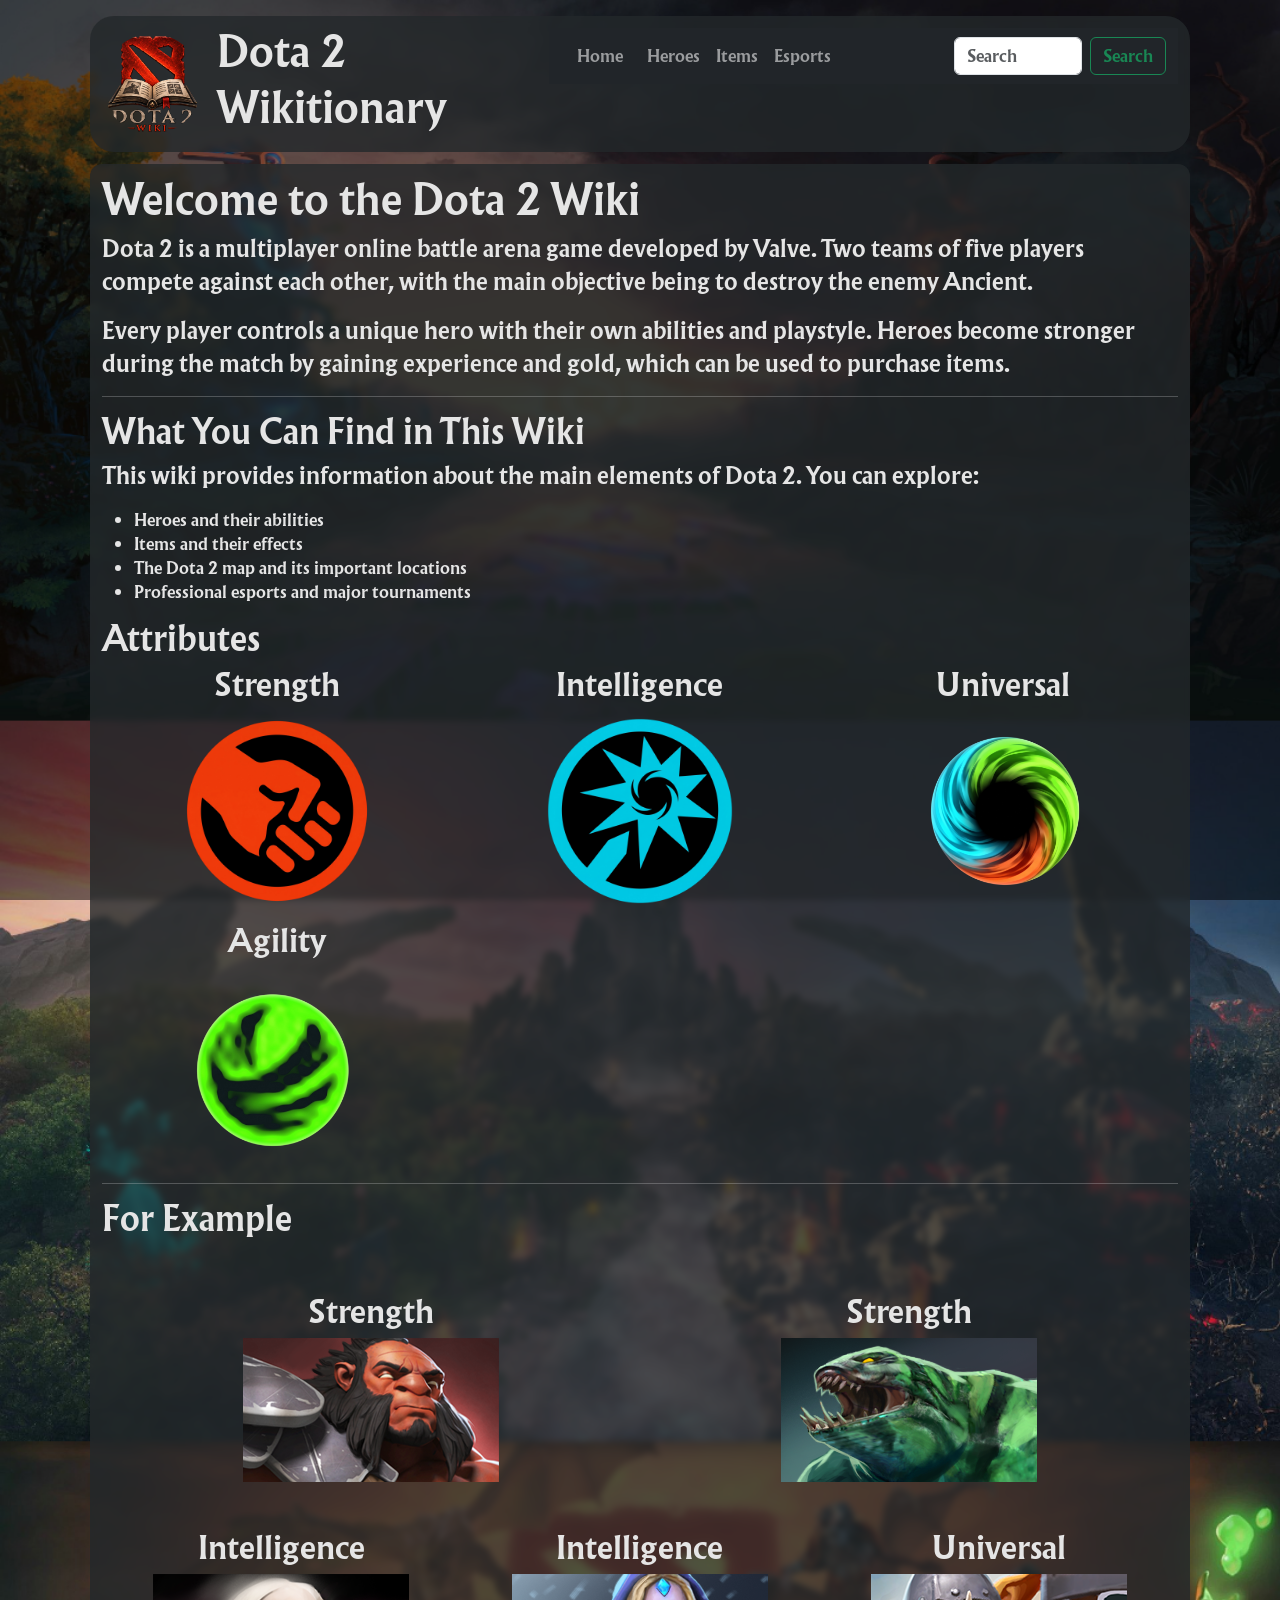
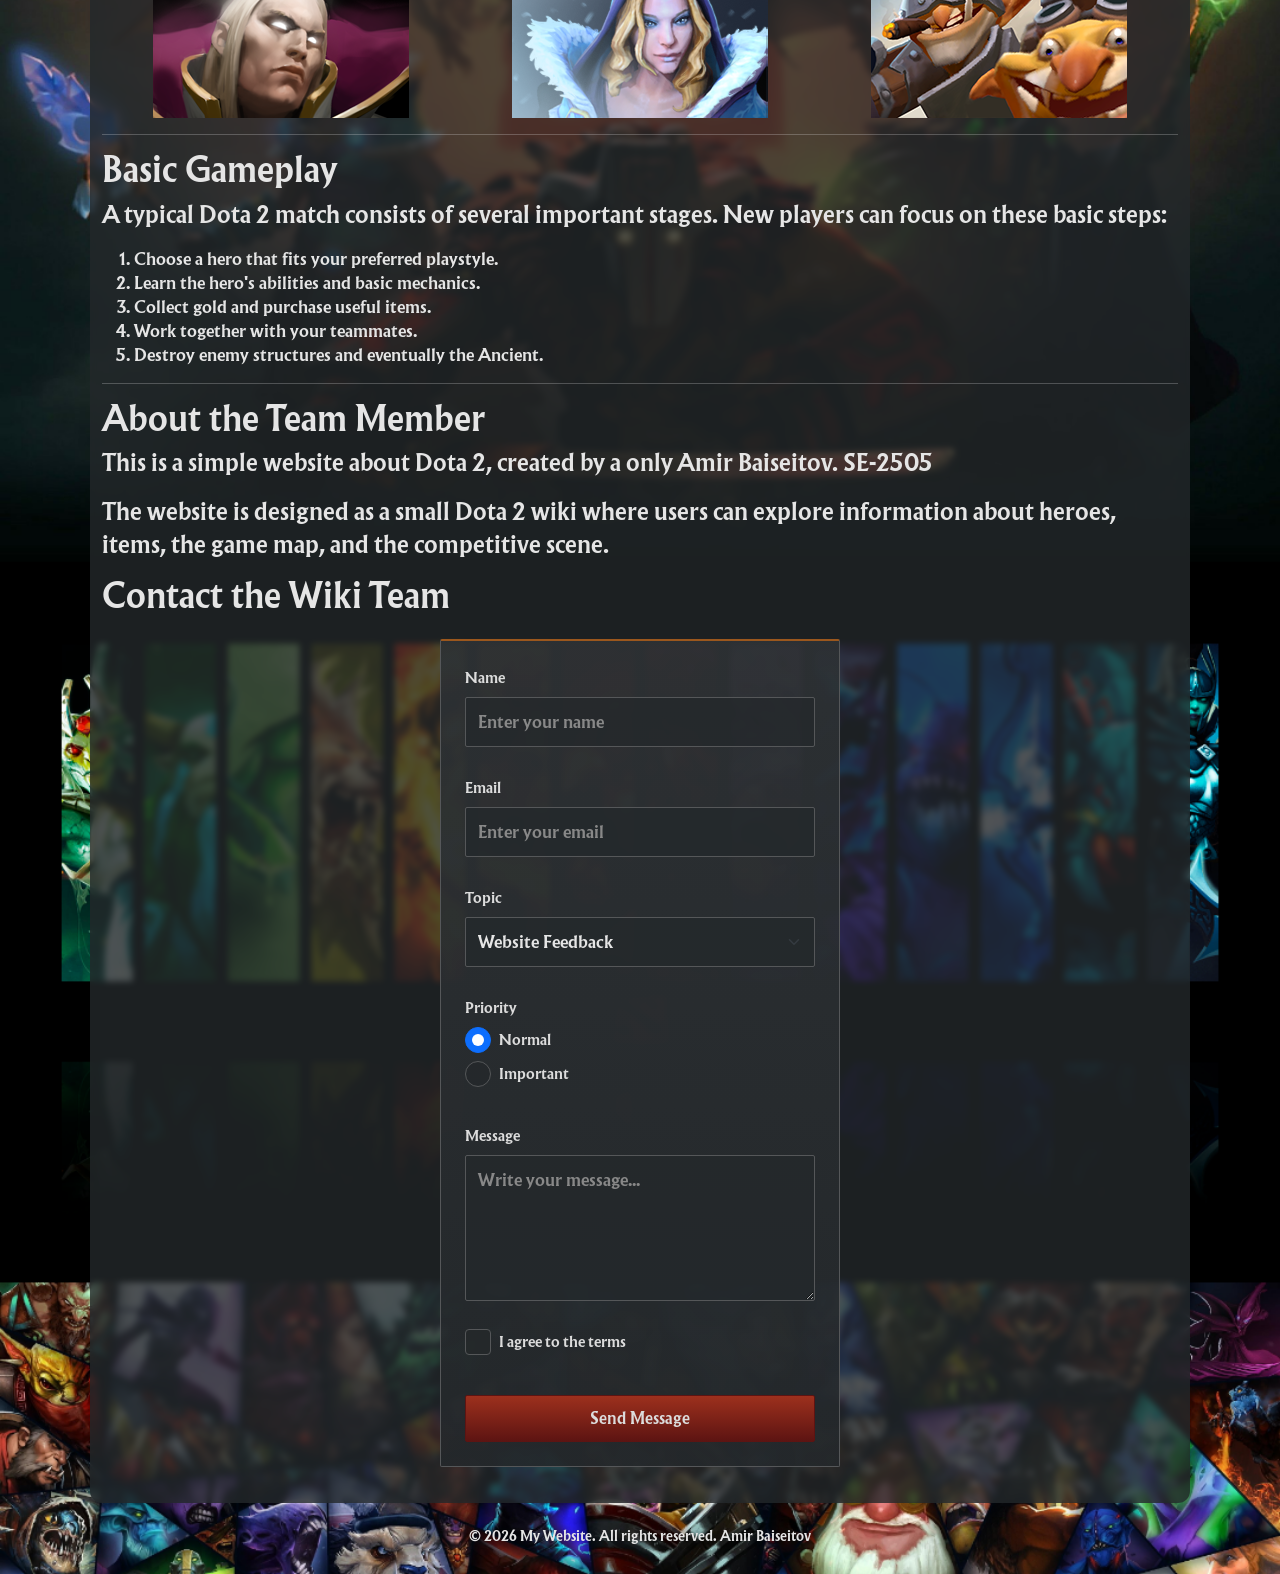
==== commit 0f31aa42: "html structure and page rebasing" ====
--- a/index.html
+++ b/index.html
@@ -9,7 +9,7 @@
     <link href="https://cdn.jsdelivr.net/npm/bootstrap@5.3.8/dist/css/bootstrap.min.css" rel="stylesheet" integrity="sha384-sRIl4kxILFvY47J16cr9ZwB07vP4J8+LH7qKQnuqkuIAvNWLzeN8tE5YBujZqJLB" crossorigin="anonymous">
     <link rel="stylesheet" href="styles.css">
     <link rel="icon" href="images/icon.png">
-    <script src="script.js defer"  type="module" defer></script>
+    <script src="script.js"  type="module" defer></script>
 </head>
 <body>
     <div class="page-shell">
@@ -47,19 +47,25 @@
                     </li>
 
                     <li class="nav-item">
-                        <a class="nav-link px-2 py-2 d-flex align-items-center justify-content-center" href="#about-us">About Us</a>
-                    </li>
-
-                    <li class="nav-item">
-                        <a class="nav-link px-2 py-2 d-flex align-items-center justify-content-center" href="#contact-form">Contact</a>
+                        <a class="nav-link px-2 py-2 d-flex align-items-center justify-content-center" href="heroes.html">Heroes</a>
+                    </li>
+
+                    <li class="nav-item">
+                        <a class="nav-link px-2 py-2 d-flex align-items-center justify-content-center" href="items.html">Items</a>
                     </li>
 
                     <li class="nav-item">
                         <a class="nav-link px-2 py-2 d-flex align-items-center justify-content-center" href="esports.html">Esports</a>
                     </li>
                 </ul>
-                <form class="d-flex justify-content-end" role="search">
-                    <input class="form-control me-2" id="search-input" type="search" placeholder="Search" aria-label="Search"/>
+                <form class="d-flex justify-content-end" id="search-form" role="search">
+                    <input
+                        class="form-control me-2"
+                        id="search-input"
+                        type="search"
+                        placeholder="Search"
+                        aria-label="Search"
+                    />
                     <button class="btn btn-outline-success" type="submit">Search</button>
                 </form>
                 </div>
@@ -139,10 +145,10 @@
                 <h3>Universal</h3>
                 <img  class="img-fluid" src="heroes/Icons/techies.jpg">
             </article>
-            </div>
-            </div>
-            
-            <h2>Basic Gameplay</h2>
+                </div>
+            </div>
+            <hr>
+            <h2 class="mt-2">Basic Gameplay</h2>
 
             <p>
                 A typical Dota 2 match consists of several important stages. New
@@ -171,29 +177,98 @@
 
             <form class="contact-form" id="contact-form">
 
-                <label for="name">Name</label>
-                <input type="text" id="name" name="name" placeholder="Enter your name">
-
-                <label for="email">Email</label>
-                <input type="email" id="email" name="email" placeholder="Enter your email">
-
-                <label for="topic">Topic</label>
-                <select id="topic" name="topic">
-                    <option value="feedback">Website Feedback</option>
-                    <option value="heroes">Hero Information</option>
-                    <option value="items">Item Information</option>
-                    <option value="map">Map Information</option>
-                    <option value="other">Other</option>
-                </select>
-
-                <label for="message">Message</label>
-                <textarea
-                    id="message"
-                    name="message"
-                    placeholder="Write your message..."
-                    rows="5"></textarea>
-
-                <button type="submit">Send Message</button>
+                <div class="mb-3">
+                    <label for="name" class="form-label">Name</label>
+                    <input
+                        type="text"
+                        id="name"
+                        name="name"
+                        class="form-control"
+                        placeholder="Enter your name">
+                </div>
+
+                <div class="mb-3">
+                    <label for="email" class="form-label">Email</label>
+                    <input
+                        type="email"
+                        id="email"
+                        name="email"
+                        class="form-control"
+                        placeholder="Enter your email">
+                </div>
+
+                <div class="mb-3">
+                    <label for="topic" class="form-label">Topic</label>
+                    <select
+                        id="topic"
+                        name="topic"
+                            class="form-select">
+
+                        <option value="feedback">Website Feedback</option>
+                        <option value="heroes">Hero Information</option>
+                        <option value="items">Item Information</option>
+                        <option value="map">Map Information</option>
+                        <option value="other">Other</option>
+                    </select>
+                </div>
+
+                <div class="mb-3">
+                    <label class="form-label">Priority</label>
+
+                    <div class="form-check">
+                        <input
+                            class="form-check-input"
+                            type="radio"
+                            name="priority"
+                            id="priority-normal"
+                            value="normal"
+                            checked>
+
+                        <label class="form-check-label" for="priority-normal">
+                            Normal
+                        </label>
+                    </div>
+
+                    <div class="form-check">
+                    <input
+                            class="form-check-input"
+                            type="radio"
+                            name="priority"
+                            id="priority-important"
+                            value="important">
+
+                        <label class="form-check-label" for="priority-important">
+                            Important
+                        </label>
+                    </div>
+                </div>
+
+                <div class="mb-3">
+                    <label for="message" class="form-label">Message</label>
+                    <textarea
+                        id="message"
+                        name="message"
+                        class="form-control"
+                        placeholder="Write your message..."
+                        rows="5"></textarea>
+                </div>
+
+                <div class="form-check mb-3">
+                    <input
+                        class="form-check-input"
+                        type="checkbox"
+                        id="agreement">
+
+                    <label class="form-check-label" for="agreement">
+                        I agree to the terms
+                    </label>
+                </div>
+
+                <button
+                    type="submit"
+                    class="btn btn-primary">
+                    Send Message
+                </button>
 
             </form>
 
--- a/styles.css
+++ b/styles.css
@@ -303,13 +303,6 @@
 }
 
 
-.hero-grid {
-    display: grid;
-    grid-template-columns: repeat(auto-fit, minmax(150px, 1fr));
-    gap: var(--space-3);
-    padding: var(--space-2);
-}
-
 .esports-table {
     width: 100%;
     border-collapse: collapse;
@@ -348,12 +341,13 @@
     padding: var(--space-2);
     display: flex;
     align-items: stretch;
+    justify-content: center;
     flex-wrap: wrap;
     overflow: visible;
 }
 
 .item-card {
-    width: 180px;
+    width: 250px;
     min-height: 320px;
     background-color: rgb(var(--color-background-panel));
     border : 1px solid rgb(var(--color-border-dark));
@@ -419,19 +413,15 @@
 
 .item-button {
     margin-top: auto;
-    padding: 8px 14px;
-    font-family: var(--font-family-2);
-    font-size: 13px;
-    color: rgb(var(--color-text-main));
-    background:linear-gradient(rgb(var(--color-accent-red)),rgb(var(--color-accent-red-dark)));
-    border: 1px solid rgb(var(--color-accent-red-dark));
-    border-radius: 2px;
-    cursor: pointer;
-    transition: background 0.2s ease;
-}
-
+    transition: transform 0.15s ease, box-shadow 0.15s ease;
+}
 .item-button:hover {
-    background: rgb(var(--color-accent-red));
+    transform: translateY(-2px);
+    box-shadow: 0 4px 10px rgba(0, 0, 0, 0.4);
+}
+.item-button:active {
+    transform: translateY(0);
+    box-shadow: none;
 }
 
 .item-details {
@@ -571,7 +561,7 @@
     margin: var(--space-1) 0;
     color: rgb(var(--color-text-secondary));
     font-family: var(--font-family-2);
-    font-size: 13px;
+    font-size: 13px!important;
 }
 
 /* Active ability */
@@ -614,7 +604,7 @@
     padding: var(--space-2);
     color: rgb(var(--color-lore));
     font-family: var(--font-family-2);
-    font-size: 12px;
+    font-size: 12px !important; 
     font-style: italic;
     border-top: 1px solid rgb(var(--color-border-dark));
 }
@@ -694,6 +684,7 @@
     
 .hero-gallery {
     display: grid;
+    
     grid-template-columns: repeat(auto-fill, minmax(150px, 1fr));
     gap: var(--space-3);
     padding: var(--space-2);
@@ -701,6 +692,7 @@
 
 .hero-card {
     width: auto;
+    position: relative;
     box-sizing: border-box;
     background-color: rgb(var(--color-background-panel));
     border: 1px solid rgb(var(--color-border-dark));
@@ -711,7 +703,8 @@
     width: 100%;
     height: auto;
     aspect-ratio: 16 / 9;
-    object-fit: contain;
+    object-fit: cover;
+    display: block;
 }
 
 .hero-card h4 {
@@ -745,14 +738,42 @@
 
 .hero-filters {
     display: flex;
+    flex-direction: column;
     align-items: center;
-    gap: 10px;
+    gap: 15px;
     margin: 20px 0;
     padding: 12px;
-    background: rgba(25, 25, 25, 0.95);
+    /* background: rgb(var(--color-background-panel-light))); */
     border: 1px solid rgb(var(--color-border));
     border-left: 3px solid rgb(var(--color-accent-red));
     box-shadow: 0 4px 12px rgba(0, 0, 0, 0.5);
+}
+
+.select-filters {
+    display: flex;
+    gap: 10px;
+}
+
+.filter-button-section h4 {
+    margin-bottom: 8px;
+}
+
+.roles-buttons {
+    display: grid;
+    grid-template-columns: repeat(5, max-content);
+    gap: 5px;
+}
+
+@media (max-width: 576px) {
+
+    .select-filters {
+        flex-direction: column;
+    }
+
+    .roles-buttons {
+        grid-template-columns: repeat(3, 1fr);
+    }
+
 }
 
 #hero-search {
@@ -815,7 +836,7 @@
 }
 
 main p {
-    font-size: 22px !important;
+    font-size: 22px;
 }
 
 @media (max-width: 992px) {
@@ -835,43 +856,30 @@
     text-align: center;
 }
 
-.Attributes-grid{
-    display: flex;
+.Attributes-grid {
+    display: grid;
+    grid-template-columns: repeat(3, 1fr);
     gap: var(--space-2);
-    flex-wrap: wrap;
-}
-
-@media (max-width: 576px    ) {
-    .Attributes-grid{
-        flex-direction: column;
-    }
-    main article{
-        height: 200px;
-    }
-}
-
-@media (max-width:1280px){
-.Attributes-card{
-    background: rgba(var(--color-background-panel-light),0.8);
-    flex: 1;
-    
-}
-}
-@media (max-width: 768px){
-.Attributes-card{
-    background: rgba(var(--color-background-panel-light),0.8);
-    flex: 1;
-
-}
-}
-@media (max-width:480px){
-
-.Attributes-card{
-    background: rgba(var(--color-background-panel-light),0.8);
-    flex-direction: column;
-    
-}
-}
+}
+
+/* Tablet */
+@media (max-width: 768px) {
+    .Attributes-grid {
+        grid-template-columns: repeat(2, 1fr);
+    }
+}
+
+/* Mobile */
+@media (max-width: 576px) {
+    .Attributes-grid {
+        grid-template-columns: 1fr;
+    }
+
+    main p {
+        font-size: 12px !important;
+    }
+}
+
 main article {
     display: flex;
     flex-direction: column;
@@ -898,4 +906,59 @@
 
 .site-title {
     margin: 0;  
+}
+
+
+.carousel-item img {
+    max-height: 500px;
+    object-fit: contain;
+}
+
+.card img{
+    max-height:180px;
+    object-fit: contain;
+}
+
+.roles-buttons {
+    display: grid;
+    grid-template-columns: repeat(5, max-content);
+    gap: 5px;
+}
+@media (max-width: 576px) {
+    .roles-buttons {
+        grid-template-columns: repeat(3, 1fr);
+    }
+}
+
+.contact-form .form-check {
+    display: flex;
+    align-items: center;
+    gap: 8px;
+    padding-left: 0;
+    margin-bottom: 8px;
+}
+
+.contact-form .form-check-input {
+    position: static;
+    margin: 0;
+    flex-shrink: 0;
+}
+
+.contact-form .form-check-label {
+    margin: 0;
+    padding: 0;
+    line-height: 1.2;
+    color: rgb(var(--color-text-main));
+}
+
+.contact-form input::placeholder,
+.contact-form textarea::placeholder {
+    color: #aaa;
+    opacity: 1;
+}
+
+.contact-form input::placeholder,
+.contact-form textarea::placeholder {
+    color: #888;
+    opacity: 1;
 }
